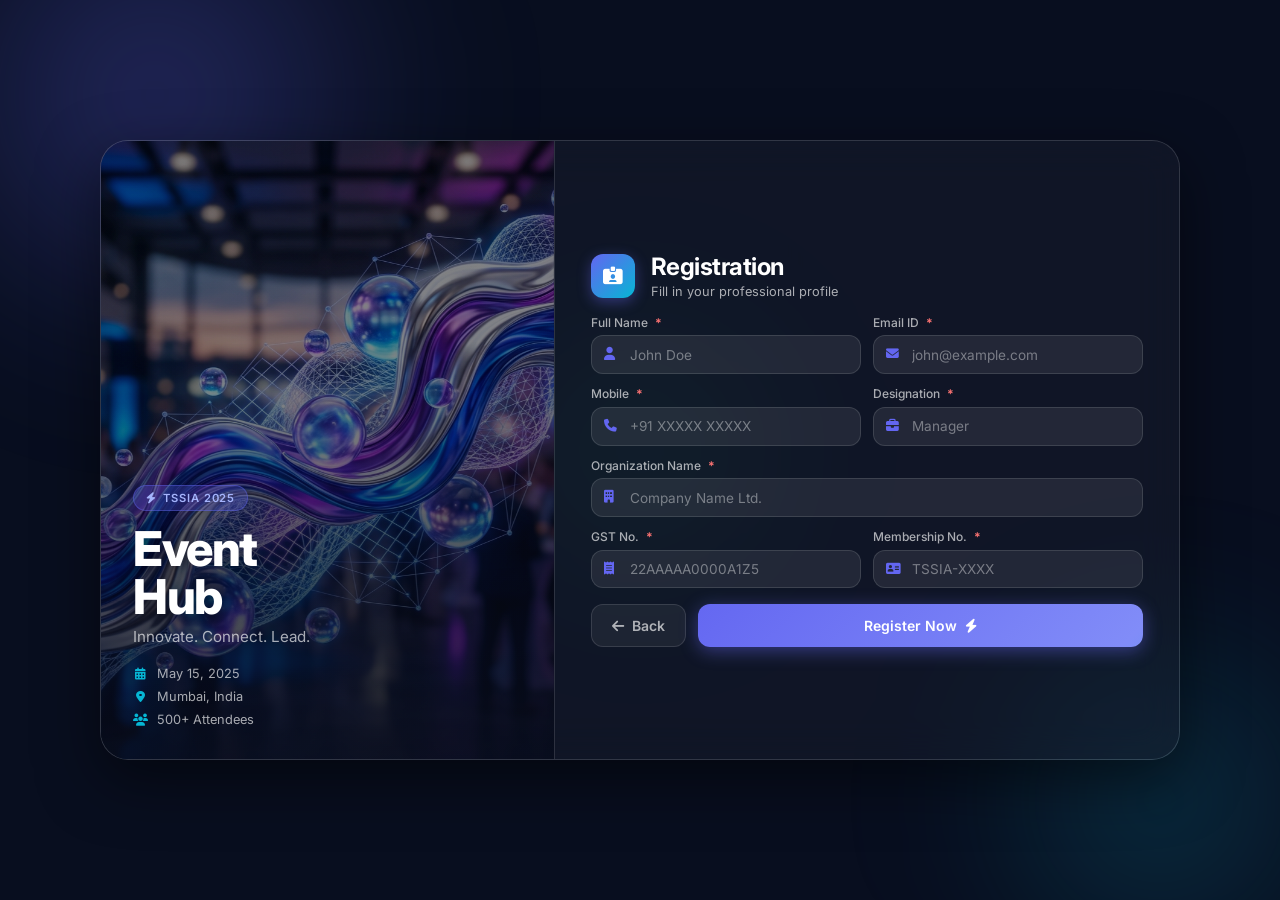
==== user/index.html @ e2aeca97 "reg" ====
<!DOCTYPE html>
<html lang="en">

<head>
    <meta charset="UTF-8">
    <meta name="viewport" content="width=device-width, initial-scale=1.0">
    <title>Register | TSSIA Event Hub</title>
    <meta name="description" content="Register for TSSIA Event Hub – Innovate, Connect, and Lead at our premier industry events.">
    <link rel="preconnect" href="https://fonts.googleapis.com">
    <link rel="preconnect" href="https://fonts.gstatic.com" crossorigin>
    <link href="https://fonts.googleapis.com/css2?family=Inter:wght@300;400;500;600;700;800&display=swap" rel="stylesheet">
    <link rel="stylesheet" href="https://cdnjs.cloudflare.com/ajax/libs/font-awesome/6.5.1/css/all.min.css">
    <link rel="stylesheet" href="style.css">
</head>

<body>

    <!-- Animated Background Orbs -->
    <div class="orb orb-1"></div>
    <div class="orb orb-2"></div>
    <div class="orb orb-3"></div>

    <!-- Main Page -->
    <div class="page-wrapper" id="formPage">
        <main class="split-container">

            <!-- Left: Branding Panel -->
            <section class="media-column">
                <div class="media-overlay"></div>
                <img src="bg.png" alt="TSSIA Event" class="media-img">
                <div class="media-content">
                    <div class="brand-badge">
                        <i class="fa-solid fa-bolt"></i>
                        <span>TSSIA 2025</span>
                    </div>
                    <h1 class="brand-title">Event<br>Hub</h1>
                    <p class="brand-subtitle">Innovate. Connect. Lead.</p>
                    <div class="event-meta">
                        <div class="event-meta-item">
                            <i class="fa-solid fa-calendar-days"></i>
                            <span>May 15, 2025</span>
                        </div>
                        <div class="event-meta-item">
                            <i class="fa-solid fa-location-dot"></i>
                            <span>Mumbai, India</span>
                        </div>
                        <div class="event-meta-item">
                            <i class="fa-solid fa-users"></i>
                            <span>500+ Attendees</span>
                        </div>
                    </div>
                </div>
            </section>

            <!-- Right: Form Panel -->
            <section class="form-column">
                <div class="form-inner">
                    <header class="form-header">
                        <div class="form-header-icon">
                            <i class="fa-solid fa-id-card-clip"></i>
                        </div>
                        <div>
                            <h2>Registration</h2>
                            <p>Fill in your professional profile</p>
                        </div>
                    </header>

                    <form class="glass-form" id="registrationForm" novalidate>

                        <div class="form-row">
                            <div class="input-group">
                                <label for="name">Full Name <span class="required-star">*</span></label>
                                <div class="input-wrapper">
                                    <i class="fa-solid fa-user"></i>
                                    <input type="text" id="name" name="name" placeholder="John Doe" required>
                                </div>
                            </div>
                            <div class="input-group">
                                <label for="email">Email ID <span class="required-star">*</span></label>
                                <div class="input-wrapper">
                                    <i class="fa-solid fa-envelope"></i>
                                    <input type="email" id="email" name="email" placeholder="john@example.com" required>
                                </div>
                            </div>
                        </div>

                        <div class="form-row">
                            <div class="input-group">
                                <label for="mobile">Mobile <span class="required-star">*</span></label>
                                <div class="input-wrapper">
                                    <i class="fa-solid fa-phone"></i>
                                    <input type="text" id="mobile" name="mobile" placeholder="+91 XXXXX XXXXX" required>
                                </div>
                            </div>
                            <div class="input-group">
                                <label for="designation">Designation <span class="required-star">*</span></label>
                                <div class="input-wrapper">
                                    <i class="fa-solid fa-briefcase"></i>
                                    <input type="text" id="designation" name="designation" placeholder="Manager" required>
                                </div>
                            </div>
                        </div>

                        <div class="input-group">
                            <label for="orgname">Organization Name <span class="required-star">*</span></label>
                            <div class="input-wrapper">
                                <i class="fa-solid fa-building"></i>
                                <input type="text" id="orgname" name="orgname" placeholder="Company Name Ltd." required>
                            </div>
                        </div>

                        <div class="form-row">
                            <div class="input-group">
                                <label for="gstno">GST No. <span class="required-star">*</span></label>
                                <div class="input-wrapper">
                                    <i class="fa-solid fa-receipt"></i>
                                    <input type="text" id="gstno" name="gstno" placeholder="22AAAAA0000A1Z5" required>
                                </div>
                            </div>
                            <div class="input-group">
                                <label for="tssiamemno">Membership No. <span class="required-star">*</span></label>
                                <div class="input-wrapper">
                                    <i class="fa-solid fa-address-card"></i>
                                    <input type="text" id="tssiamemno" name="tssiamemno" placeholder="TSSIA-XXXX" required>
                                </div>
                            </div>
                        </div>

                        <div class="form-buttons">
                            <button type="button" class="btn-back" id="backBtn">
                                <i class="fa-solid fa-arrow-left"></i> Back
                            </button>
                            <button type="submit" class="btn-register" id="submitBtn">
                                Register Now <i class="fa-solid fa-bolt"></i>
                            </button>
                        </div>

                    </form>
                </div>
            </section>

        </main>
    </div>

    <!-- Success Popup Overlay -->
    <div class="popup-overlay" id="successPopup" aria-hidden="true">
        <div class="popup-card" role="dialog" aria-labelledby="popupTitle" aria-modal="true">

            <!-- Processing State -->
            <div class="popup-state" id="stateProcessing">
                <div class="spinner-ring">
                    <div class="spinner"></div>
                    <div class="spinner-icon"><i class="fa-solid fa-bolt"></i></div>
                </div>
                <h3 class="popup-title">Registering You...</h3>
                <p class="popup-subtitle">Please wait while we secure your spot</p>
                <div class="progress-bar-wrap">
                    <div class="progress-bar" id="progressBar"></div>
                </div>
            </div>

            <!-- Success State -->
            <div class="popup-state hidden" id="stateSuccess">
                <div class="success-checkmark">
                    <svg viewBox="0 0 52 52" class="checkmark-svg">
                        <circle class="checkmark-circle" cx="26" cy="26" r="25" fill="none"/>
                        <path class="checkmark-check" fill="none" d="M14.1 27.2l7.1 7.2 16.7-16.8"/>
                    </svg>
                </div>

                <div class="popup-badge">Registration Confirmed</div>
                <h3 class="popup-title" id="popupTitle">You're In! 🎉</h3>
                <p class="popup-subtitle">Your registration is confirmed. A confirmation email is on its way.</p>

                <div class="event-detail-card">
                    <div class="event-detail-header">
                        <i class="fa-solid fa-calendar-check"></i>
                        <span>TSSIA Annual Industry Summit 2025</span>
                    </div>
                    <div class="event-detail-grid">
                        <div class="detail-item">
                            <i class="fa-regular fa-calendar"></i>
                            <div>
                                <span class="detail-label">Date</span>
                                <span class="detail-value">May 15, 2025</span>
                            </div>
                        </div>
                        <div class="detail-item">
                            <i class="fa-solid fa-clock"></i>
                            <div>
                                <span class="detail-label">Time</span>
                                <span class="detail-value">9:00 AM – 6:00 PM</span>
                            </div>
                        </div>
                        <div class="detail-item">
                            <i class="fa-solid fa-location-dot"></i>
                            <div>
                                <span class="detail-label">Venue</span>
                                <span class="detail-value">BKC Convention Ctr, Mumbai</span>
                            </div>
                        </div>
                        <div class="detail-item">
                            <i class="fa-solid fa-ticket"></i>
                            <div>
                                <span class="detail-label">Entry</span>
                                <span class="detail-value">Badge at Reception</span>
                            </div>
                        </div>
                    </div>
                </div>

                <div class="registrant-info">
                    <i class="fa-solid fa-circle-user"></i>
                    <div>
                        <span class="detail-label">Registered as</span>
                        <span class="detail-value" id="registrantName">—</span>
                    </div>
                </div>

                <div class="popup-highlights">
                    <div class="highlight-chip"><i class="fa-solid fa-wifi"></i> Networking Lounge</div>
                    <div class="highlight-chip"><i class="fa-solid fa-utensils"></i> Lunch Included</div>
                    <div class="highlight-chip"><i class="fa-solid fa-certificate"></i> Certificate</div>
                </div>

                <div class="popup-actions">
                    <button class="popup-btn-back" id="popupBackBtn">
                        <i class="fa-solid fa-arrow-left"></i> Back to Form
                    </button>
                </div>
            </div>

        </div>
    </div>

    <script>
        const form = document.getElementById('registrationForm');
        const popup = document.getElementById('successPopup');
        const stateProcessing = document.getElementById('stateProcessing');
        const stateSuccess = document.getElementById('stateSuccess');
        const progressBar = document.getElementById('progressBar');
        const registrantName = document.getElementById('registrantName');
        const popupBackBtn = document.getElementById('popupBackBtn');
        const backBtn = document.getElementById('backBtn');

        // Show popup with processing → success transition
        form.addEventListener('submit', function (e) {
            e.preventDefault();

            const name = document.getElementById('name').value.trim();
            const email = document.getElementById('email').value.trim();
            if (!name || !email) return;

            registrantName.textContent = name;

            // Show overlay
            popup.classList.add('active');
            popup.setAttribute('aria-hidden', 'false');
            stateProcessing.classList.remove('hidden');
            stateSuccess.classList.add('hidden');

            // Animate progress bar
            let progress = 0;
            const interval = setInterval(() => {
                progress += Math.random() * 18;
                if (progress >= 100) {
                    progress = 100;
                    clearInterval(interval);
                    progressBar.style.width = '100%';
                    setTimeout(showSuccess, 350);
                } else {
                    progressBar.style.width = progress + '%';
                }
            }, 160);
        });

        function showSuccess() {
            stateProcessing.classList.add('hidden');
            stateSuccess.classList.remove('hidden');
            stateSuccess.classList.add('fadein');
        }

        // Back button on popup → go back to form
        popupBackBtn.addEventListener('click', function () {
            popup.classList.remove('active');
            popup.setAttribute('aria-hidden', 'true');
            stateProcessing.classList.remove('hidden');
            stateSuccess.classList.add('hidden');
            stateSuccess.classList.remove('fadein');
            progressBar.style.width = '0%';
        });

        // Back button on form → browser history or custom action
        backBtn.addEventListener('click', function () {
            if (window.history.length > 1) {
                window.history.back();
            } else {
                window.location.href = '../index.html';
            }
        });

        // Close on overlay click
        popup.addEventListener('click', function (e) {
            if (e.target === popup) {
                popupBackBtn.click();
            }
        });
    </script>

</body>

</html>
---- user/style.css ----
/* ===== Design Tokens ===== */
:root {
    --primary: #6366f1;
    --primary-hover: #4f46e5;
    --accent: #06b6d4;
    --success: #10b981;
    --text-white: #ffffff;
    --text-muted: rgba(255, 255, 255, 0.65);
    --text-dim: rgba(255, 255, 255, 0.4);
    --glass-bg: rgba(255, 255, 255, 0.06);
    --glass-border: rgba(255, 255, 255, 0.12);
    --glass-input: rgba(255, 255, 255, 0.08);
    --glass-shadow: 0 20px 60px rgba(0, 0, 0, 0.5);
    --blur: 20px;
    --radius-xl: 1.75rem;
    --radius-lg: 1.25rem;
    --radius-md: 0.75rem;
    --radius-sm: 0.5rem;
}

/* ===== Reset ===== */
*, *::before, *::after {
    margin: 0;
    padding: 0;
    box-sizing: border-box;
}

html, body {
    height: 100%;
    overflow: hidden;
}

body {
    font-family: 'Inter', system-ui, -apple-system, sans-serif;
    background: #080e1f;
    color: var(--text-white);
    position: relative;
}

/* ===== Animated Background Orbs ===== */
.orb {
    position: fixed;
    border-radius: 50%;
    filter: blur(80px);
    pointer-events: none;
    z-index: 0;
    animation: orbFloat 12s ease-in-out infinite;
}

.orb-1 {
    width: 550px;
    height: 550px;
    background: radial-gradient(circle, rgba(99, 102, 241, 0.35), transparent 70%);
    top: -180px;
    left: -120px;
    animation-delay: 0s;
}

.orb-2 {
    width: 400px;
    height: 400px;
    background: radial-gradient(circle, rgba(6, 182, 212, 0.25), transparent 70%);
    bottom: -100px;
    right: -80px;
    animation-delay: -4s;
}

.orb-3 {
    width: 300px;
    height: 300px;
    background: radial-gradient(circle, rgba(16, 185, 129, 0.2), transparent 70%);
    top: 50%;
    left: 50%;
    transform: translate(-50%, -50%);
    animation-delay: -8s;
}

@keyframes orbFloat {
    0%, 100% { transform: translate(0, 0) scale(1); }
    33%       { transform: translate(30px, -40px) scale(1.05); }
    66%       { transform: translate(-25px, 30px) scale(0.97); }
}

/* ===== Page Wrapper ===== */
.page-wrapper {
    position: relative;
    z-index: 1;
    display: flex;
    align-items: center;
    justify-content: center;
    width: 100vw;
    height: 100vh;
    padding: 1rem;
}

/* ===== Split Layout ===== */
.split-container {
    display: flex;
    width: 100%;
    max-width: 1080px;
    height: min(620px, calc(100vh - 2rem));
    background: var(--glass-bg);
    backdrop-filter: blur(var(--blur));
    -webkit-backdrop-filter: blur(var(--blur));
    border: 1px solid var(--glass-border);
    border-radius: var(--radius-xl);
    box-shadow: var(--glass-shadow);
    overflow: hidden;
    animation: slideUp 0.7s cubic-bezier(0.22, 1, 0.36, 1) both;
}

/* ===== Left Media Panel ===== */
.media-column {
    flex: 0 0 42%;
    position: relative;
    overflow: hidden;
    display: flex;
    align-items: flex-end;
}

.media-img {
    position: absolute;
    inset: 0;
    width: 100%;
    height: 100%;
    object-fit: cover;
    object-position: center center;
    filter: brightness(0.6) saturate(1.2);
    transition: transform 0.8s cubic-bezier(0.4, 0, 0.2, 1);
    will-change: transform;
    display: block;
    max-width: 100%;
}

.media-column:hover .media-img {
    transform: scale(1.06);
}

.media-overlay {
    position: absolute;
    inset: 0;
    background: linear-gradient(
        175deg,
        rgba(8, 14, 31, 0.2) 0%,
        rgba(8, 14, 31, 0.15) 40%,
        rgba(8, 14, 31, 0.85) 100%
    );
    z-index: 1;
}

.media-content {
    position: relative;
    z-index: 2;
    padding: 2rem;
    width: 100%;
}

.brand-badge {
    display: inline-flex;
    align-items: center;
    gap: 0.4rem;
    background: rgba(99, 102, 241, 0.25);
    border: 1px solid rgba(99, 102, 241, 0.4);
    color: #a5b4fc;
    font-size: 0.7rem;
    font-weight: 600;
    letter-spacing: 0.08em;
    text-transform: uppercase;
    padding: 0.3rem 0.75rem;
    border-radius: 999px;
    margin-bottom: 0.85rem;
}

.brand-title {
    font-size: 3rem;
    font-weight: 800;
    line-height: 1.0;
    letter-spacing: -0.03em;
    margin-bottom: 0.4rem;
    text-shadow: 0 4px 20px rgba(0,0,0,0.4);
}

.brand-subtitle {
    font-size: 0.95rem;
    color: var(--text-muted);
    margin-bottom: 1.25rem;
    font-weight: 400;
}

.event-meta {
    display: flex;
    flex-direction: column;
    gap: 0.5rem;
}

.event-meta-item {
    display: flex;
    align-items: center;
    gap: 0.6rem;
    font-size: 0.8rem;
    color: var(--text-muted);
}

.event-meta-item i {
    color: var(--accent);
    font-size: 0.75rem;
    width: 14px;
    text-align: center;
}

/* ===== Right Form Panel ===== */
.form-column {
    flex: 1;
    display: flex;
    align-items: center;
    justify-content: center;
    overflow: hidden;
    background: rgba(8, 14, 31, 0.4);
    border-left: 1px solid var(--glass-border);
}

.form-inner {
    width: 100%;
    padding: 2rem 2.25rem;
    display: flex;
    flex-direction: column;
    gap: 1rem;
}

/* ===== Form Header ===== */
.form-header {
    display: flex;
    align-items: center;
    gap: 1rem;
}

.form-header-icon {
    width: 44px;
    height: 44px;
    border-radius: var(--radius-md);
    background: linear-gradient(135deg, var(--primary), var(--accent));
    display: flex;
    align-items: center;
    justify-content: center;
    font-size: 1.1rem;
    flex-shrink: 0;
    box-shadow: 0 4px 14px rgba(99, 102, 241, 0.4);
}

.form-header h2 {
    font-size: 1.5rem;
    font-weight: 700;
    letter-spacing: -0.02em;
    line-height: 1.2;
}

.form-header p {
    font-size: 0.8rem;
    color: var(--text-muted);
    margin-top: 0.15rem;
}

/* ===== Form Layout ===== */
.glass-form {
    display: flex;
    flex-direction: column;
    gap: 0.75rem;
}

.form-row {
    display: grid;
    grid-template-columns: 1fr 1fr;
    gap: 0.75rem;
}

.input-group {
    display: flex;
    flex-direction: column;
    gap: 0.35rem;
}

.input-group label {
    font-size: 0.75rem;
    font-weight: 500;
    color: var(--text-muted);
    display: flex;
    align-items: center;
    gap: 0.4rem;
}

.required-star {
    color: #f87171;
    font-size: 0.75rem;
    font-weight: 700;
    margin-left: 1px;
}

.input-wrapper {
    position: relative;
    display: flex;
    align-items: center;
}

.input-wrapper i {
    position: absolute;
    left: 0.85rem;
    color: var(--primary);
    font-size: 0.8rem;
    pointer-events: none;
    transition: color 0.2s;
}

.input-wrapper input {
    width: 100%;
    padding: 0.65rem 0.85rem 0.65rem 2.4rem;
    background: var(--glass-input);
    border: 1px solid var(--glass-border);
    border-radius: var(--radius-md);
    color: var(--text-white);
    font-size: 0.85rem;
    font-family: inherit;
    transition: all 0.25s ease;
}

.input-wrapper input::placeholder {
    color: var(--text-dim);
}

.input-wrapper input:focus {
    outline: none;
    background: rgba(255, 255, 255, 0.12);
    border-color: var(--primary);
    box-shadow: 0 0 0 3px rgba(99, 102, 241, 0.15);
}

.input-wrapper input:focus ~ i,
.input-wrapper:focus-within i {
    color: #a5b4fc;
}

/* ===== Form Buttons ===== */
.form-buttons {
    display: flex;
    gap: 0.75rem;
    margin-top: 0.25rem;
}

.btn-back,
.btn-register {
    flex: 1;
    padding: 0.75rem 1rem;
    border-radius: var(--radius-md);
    font-size: 0.875rem;
    font-weight: 600;
    font-family: inherit;
    cursor: pointer;
    display: flex;
    align-items: center;
    justify-content: center;
    gap: 0.5rem;
    transition: all 0.25s cubic-bezier(0.4, 0, 0.2, 1);
    border: none;
}

.btn-back {
    background: rgba(255, 255, 255, 0.06);
    color: var(--text-muted);
    border: 1px solid var(--glass-border);
    flex: 0 0 auto;
    padding: 0.75rem 1.25rem;
}

.btn-back:hover {
    background: rgba(255, 255, 255, 0.1);
    color: var(--text-white);
    border-color: rgba(255, 255, 255, 0.3);
}

.btn-register {
    background: linear-gradient(135deg, var(--primary) 0%, #818cf8 50%, var(--accent) 100%);
    background-size: 200% 200%;
    background-position: left;
    color: white;
    box-shadow: 0 4px 18px rgba(99, 102, 241, 0.45);
}

.btn-register:hover {
    background-position: right;
    transform: translateY(-1px);
    box-shadow: 0 8px 28px rgba(99, 102, 241, 0.6);
}

.btn-register:active {
    transform: translateY(0);
}

/* ===== SUCCESS POPUP ===== */
.popup-overlay {
    position: fixed;
    inset: 0;
    z-index: 999;
    display: flex;
    align-items: center;
    justify-content: center;
    padding: 1rem;
    background: rgba(8, 14, 31, 0.7);
    backdrop-filter: blur(10px);
    -webkit-backdrop-filter: blur(10px);
    opacity: 0;
    pointer-events: none;
    transition: opacity 0.35s ease;
}

.popup-overlay.active {
    opacity: 1;
    pointer-events: all;
}

.popup-card {
    background: linear-gradient(145deg, rgba(15, 23, 50, 0.98) 0%, rgba(8, 14, 31, 0.98) 100%);
    border: 1px solid rgba(99, 102, 241, 0.25);
    border-radius: var(--radius-xl);
    padding: 2.5rem 2rem;
    max-width: 480px;
    width: 100%;
    max-height: calc(100vh - 2rem);
    overflow-y: auto;
    box-shadow: 0 30px 80px rgba(0, 0, 0, 0.6), 0 0 0 1px rgba(99,102,241,0.15);
    transform: scale(0.92) translateY(20px);
    transition: transform 0.4s cubic-bezier(0.34, 1.56, 0.64, 1);
    position: relative;
    text-align: center;
    scrollbar-width: none;
}
.popup-card::-webkit-scrollbar { display: none; }

.popup-overlay.active .popup-card {
    transform: scale(1) translateY(0);
}

/* ===== Processing State ===== */
.popup-state { display: flex; flex-direction: column; align-items: center; gap: 1rem; }
.popup-state.hidden { display: none; }

.spinner-ring {
    position: relative;
    width: 80px;
    height: 80px;
    display: flex;
    align-items: center;
    justify-content: center;
}

.spinner {
    position: absolute;
    inset: 0;
    border: 3px solid rgba(99, 102, 241, 0.15);
    border-top-color: var(--primary);
    border-right-color: var(--accent);
    border-radius: 50%;
    animation: spin 1s linear infinite;
}

.spinner-icon {
    width: 48px;
    height: 48px;
    background: linear-gradient(135deg, var(--primary), var(--accent));
    border-radius: 50%;
    display: flex;
    align-items: center;
    justify-content: center;
    font-size: 1.2rem;
    box-shadow: 0 0 20px rgba(99,102,241,0.4);
    animation: pulseBeat 1.5s ease-in-out infinite;
}

@keyframes spin {
    to { transform: rotate(360deg); }
}

@keyframes pulseBeat {
    0%, 100% { transform: scale(1); box-shadow: 0 0 20px rgba(99,102,241,0.4); }
    50%       { transform: scale(1.08); box-shadow: 0 0 35px rgba(99,102,241,0.7); }
}

.progress-bar-wrap {
    width: 100%;
    height: 5px;
    background: rgba(255,255,255,0.08);
    border-radius: 999px;
    overflow: hidden;
    margin-top: 0.5rem;
}

.progress-bar {
    height: 100%;
    width: 0%;
    background: linear-gradient(90deg, var(--primary), var(--accent));
    border-radius: 999px;
    transition: width 0.2s linear;
    box-shadow: 0 0 8px rgba(99,102,241,0.5);
}

/* ===== Success State ===== */
.fadein {
    animation: fadeSlideUp 0.5s cubic-bezier(0.22, 1, 0.36, 1) both;
}

@keyframes fadeSlideUp {
    from { opacity: 0; transform: translateY(16px); }
    to   { opacity: 1; transform: translateY(0); }
}

/* SVG Checkmark */
.success-checkmark {
    width: 72px;
    height: 72px;
    margin: 0 auto 0.25rem;
}

.checkmark-svg { width: 100%; height: 100%; }

.checkmark-circle {
    stroke: var(--success);
    stroke-width: 2;
    stroke-dasharray: 166;
    stroke-dashoffset: 166;
    animation: strokeCircle 0.7s cubic-bezier(0.65, 0, 0.45, 1) 0.1s forwards;
}

.checkmark-check {
    stroke: var(--success);
    stroke-width: 2.5;
    stroke-linecap: round;
    stroke-linejoin: round;
    stroke-dasharray: 48;
    stroke-dashoffset: 48;
    animation: strokeCheck 0.4s cubic-bezier(0.65, 0, 0.45, 1) 0.7s forwards;
}

@keyframes strokeCircle {
    to { stroke-dashoffset: 0; }
}
@keyframes strokeCheck {
    to { stroke-dashoffset: 0; }
}

.popup-badge {
    display: inline-flex;
    align-items: center;
    gap: 0.4rem;
    background: rgba(16, 185, 129, 0.12);
    border: 1px solid rgba(16, 185, 129, 0.3);
    color: #6ee7b7;
    font-size: 0.7rem;
    font-weight: 600;
    letter-spacing: 0.07em;
    text-transform: uppercase;
    padding: 0.3rem 0.85rem;
    border-radius: 999px;
}

.popup-title {
    font-size: 1.6rem;
    font-weight: 800;
    letter-spacing: -0.02em;
    margin-bottom: 0.2rem;
}

.popup-subtitle {
    font-size: 0.83rem;
    color: var(--text-muted);
    line-height: 1.5;
}

/* Event Detail Card */
.event-detail-card {
    background: rgba(99, 102, 241, 0.07);
    border: 1px solid rgba(99, 102, 241, 0.2);
    border-radius: var(--radius-lg);
    padding: 1.1rem;
    text-align: left;
    width: 100%;
}

.event-detail-header {
    display: flex;
    align-items: center;
    gap: 0.75rem;
    font-size: 0.85rem;
    font-weight: 600;
    color: #a5b4fc;
    padding-bottom: 0.85rem;
    border-bottom: 1px solid rgba(99,102,241,0.15);
    margin-bottom: 0.85rem;
}

.event-detail-header i {
    color: var(--primary);
    font-size: 1rem;
}

.event-detail-grid {
    display: grid;
    grid-template-columns: 1fr 1fr;
    gap: 0.75rem;
}

.detail-item {
    display: flex;
    align-items: flex-start;
    gap: 0.6rem;
}

.detail-item > i {
    color: var(--accent);
    font-size: 0.8rem;
    margin-top: 0.25rem;
    width: 14px;
    text-align: center;
    flex-shrink: 0;
}

.detail-item div {
    display: flex;
    flex-direction: column;
}

.detail-label {
    font-size: 0.65rem;
    font-weight: 500;
    color: var(--text-dim);
    text-transform: uppercase;
    letter-spacing: 0.06em;
}

.detail-value {
    font-size: 0.8rem;
    font-weight: 500;
    color: var(--text-white);
}

/* Registrant Info */
.registrant-info {
    display: flex;
    align-items: center;
    gap: 0.75rem;
    background: rgba(255,255,255,0.04);
    border: 1px solid rgba(255,255,255,0.08);
    border-radius: var(--radius-md);
    padding: 0.75rem 1rem;
    text-align: left;
    width: 100%;
}

.registrant-info > i {
    font-size: 1.5rem;
    color: var(--primary);
    flex-shrink: 0;
}

.registrant-info div {
    display: flex;
    flex-direction: column;
}

/* Highlights */
.popup-highlights {
    display: flex;
    flex-wrap: wrap;
    gap: 0.5rem;
    justify-content: center;
    width: 100%;
}

.highlight-chip {
    display: inline-flex;
    align-items: center;
    gap: 0.4rem;
    background: rgba(6, 182, 212, 0.1);
    border: 1px solid rgba(6, 182, 212, 0.2);
    color: #67e8f9;
    font-size: 0.72rem;
    font-weight: 500;
    padding: 0.35rem 0.75rem;
    border-radius: 999px;
}

.highlight-chip i {
    font-size: 0.65rem;
}

/* Popup Actions */
.popup-actions {
    display: flex;
    gap: 0.75rem;
    width: 100%;
    justify-content: center;
}

.popup-btn-back,
.popup-btn-primary {
    flex: 1;
    padding: 0.75rem 1rem;
    border-radius: var(--radius-md);
    font-size: 0.85rem;
    font-weight: 600;
    font-family: inherit;
    cursor: pointer;
    display: flex;
    align-items: center;
    justify-content: center;
    gap: 0.5rem;
    transition: all 0.25s ease;
    border: none;
}

.popup-btn-back {
    background: rgba(255,255,255,0.06);
    color: var(--text-muted);
    border: 1px solid var(--glass-border);
    min-width: 160px;
}

.popup-btn-back:hover {
    background: rgba(255,255,255,0.1);
    color: var(--text-white);
    border-color: rgba(255,255,255,0.25);
}

/* ===== Shared Animations ===== */
@keyframes slideUp {
    from { opacity: 0; transform: translateY(30px) scale(0.97); }
    to   { opacity: 1; transform: translateY(0) scale(1); }
}

/* ===== Responsive: Tablet ===== */
@media (max-width: 900px) {
    html, body { overflow: auto; }

    .page-wrapper { height: auto; min-height: 100vh; padding: 1.25rem; }

    .split-container {
        flex-direction: column;
        max-width: 520px;
        height: auto;
        margin: 0 auto;
    }

    .media-column {
        flex: 0 0 auto;
        height: 220px;
    }

    .brand-title { font-size: 2.2rem; }
    .media-content { padding: 1.5rem; }

    .form-column { border-left: none; border-top: 1px solid var(--glass-border); }

    .popup-card { padding: 2rem 1.5rem; }
}

/* ===== Responsive: Mobile ===== */
@media (max-width: 540px) {
    .page-wrapper { padding: 0; }

    .split-container {
        border-radius: 1rem;
        max-width: 100%;
    }

    .media-column { height: 180px; }

    .brand-title { font-size: 1.8rem; }

    .form-inner { padding: 1.5rem 1.25rem; }

    .form-row {
        grid-template-columns: 1fr;
    }

    .form-buttons {
        flex-direction: column-reverse;
    }

    .btn-back { width: 100%; }

    /* Popup */
    .popup-card { padding: 1.5rem 1.1rem; border-radius: var(--radius-lg); }

    .event-detail-grid { grid-template-columns: 1fr; }

    .popup-title { font-size: 1.35rem; }

    .popup-actions { flex-direction: column-reverse; }
}
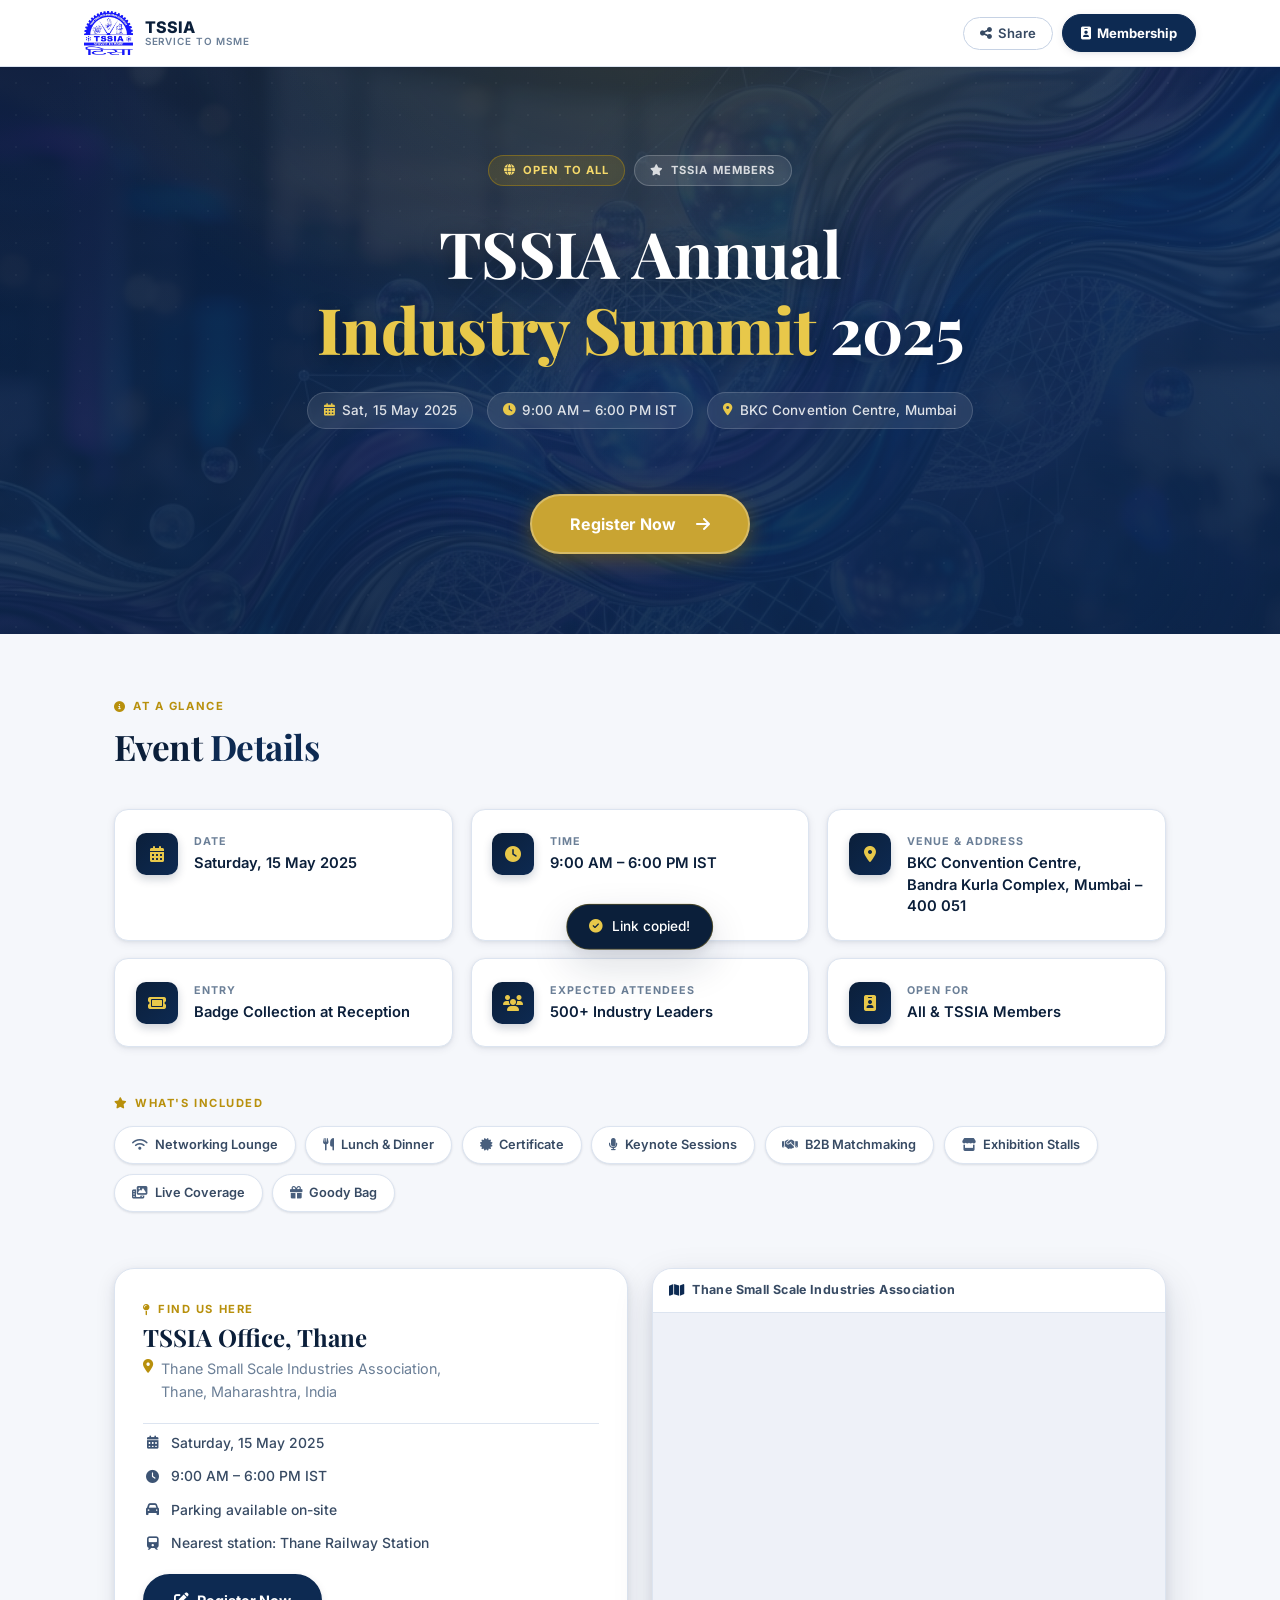
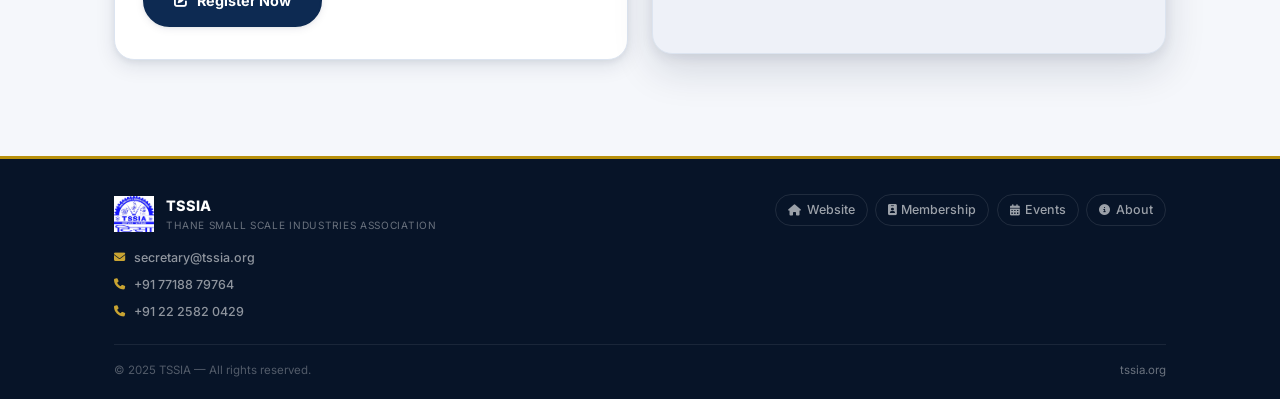
==== commit d271f2aa: "event landing page" ====
--- a/user/index.html
+++ b/user/index.html
@@ -1,312 +1,1368 @@
 <!DOCTYPE html>
 <html lang="en">
-
 <head>
     <meta charset="UTF-8">
     <meta name="viewport" content="width=device-width, initial-scale=1.0">
-    <title>Register | TSSIA Event Hub</title>
-    <meta name="description" content="Register for TSSIA Event Hub – Innovate, Connect, and Lead at our premier industry events.">
+    <title>TSSIA Annual Industry Summit 2025 | Event Landing Page</title>
+    <meta name="description" content="Join TSSIA's premier Annual Industry Summit 2025. Network, innovate, and lead with Thane's top MSME leaders. Register now.">
     <link rel="preconnect" href="https://fonts.googleapis.com">
     <link rel="preconnect" href="https://fonts.gstatic.com" crossorigin>
-    <link href="https://fonts.googleapis.com/css2?family=Inter:wght@300;400;500;600;700;800&display=swap" rel="stylesheet">
+    <link href="https://fonts.googleapis.com/css2?family=Playfair+Display:wght@600;700;800&family=Inter:wght@400;500;600;700;800&family=Lato:wght@400;700&display=swap" rel="stylesheet">
     <link rel="stylesheet" href="https://cdnjs.cloudflare.com/ajax/libs/font-awesome/6.5.1/css/all.min.css">
-    <link rel="stylesheet" href="style.css">
+    <style>
+        /* ═══════════════════════════════════════
+           DESIGN TOKENS — Light / Contrast Theme
+        ═══════════════════════════════════════ */
+        :root {
+            /* Brand palette */
+            --navy:        #0b1f3a;
+            --navy-mid:    #0d2a52;
+            --navy-dark:   #071428;
+            --gold:        #b8900c;
+            --gold-rich:   #c9a432;
+            --gold-light:  #e8c84a;
+            --gold-pale:   #f7f0d9;
+            --gold-dim:    rgba(184,144,12,0.12);
+            --gold-border: rgba(184,144,12,0.35);
+
+            /* Light surface palette */
+            --bg:          #f5f7fb;
+            --bg-alt:      #eef1f8;
+            --surface:     #ffffff;
+            --surface-2:   #fafbfd;
+
+            /* Typography */
+            --text-primary:  #0b1f3a;
+            --text-secondary:#374a63;
+            --text-muted:    #6b7f97;
+            --text-light:    #9aabb8;
+
+            /* Border */
+            --border:      #dce4f0;
+            --border-dark: #c6d2e4;
+
+            /* Shadow system — crisp, layered */
+            --shadow-xs: 0 1px 3px rgba(11,31,58,0.07), 0 1px 2px rgba(11,31,58,0.05);
+            --shadow-sm: 0 2px 8px rgba(11,31,58,0.08), 0 1px 3px rgba(11,31,58,0.06);
+            --shadow-md: 0 6px 20px rgba(11,31,58,0.10), 0 2px 6px rgba(11,31,58,0.07);
+            --shadow-lg: 0 16px 40px rgba(11,31,58,0.14), 0 4px 12px rgba(11,31,58,0.08);
+            --shadow-xl: 0 24px 60px rgba(11,31,58,0.18), 0 8px 20px rgba(11,31,58,0.10);
+
+            /* Shape */
+            --r-sm:  8px;
+            --r-md:  14px;
+            --r-lg:  20px;
+            --r-xl:  28px;
+
+            --transition: all 0.22s cubic-bezier(0.4, 0, 0.2, 1);
+        }
+
+        /* ═══════════ RESET ═══════════ */
+        *, *::before, *::after { margin: 0; padding: 0; box-sizing: border-box; }
+        html { scroll-behavior: smooth; font-size: 16px; }
+        body {
+            font-family: 'Inter', 'Lato', system-ui, sans-serif;
+            background: var(--bg);
+            color: var(--text-primary);
+            line-height: 1.6;
+            -webkit-font-smoothing: antialiased;
+            -moz-osx-font-smoothing: grayscale;
+        }
+        img { max-width: 100%; display: block; }
+        a { text-decoration: none; color: inherit; }
+
+        /* ═══════════ TOAST ═══════════ */
+        .toast {
+            position: fixed;
+            bottom: 1.5rem;
+            left: 50%;
+            transform: translateX(-50%) translateY(160%);
+            background: var(--navy);
+            color: #fff;
+            padding: 0.7rem 1.4rem;
+            border-radius: 50px;
+            font-size: 0.85rem;
+            font-weight: 500;
+            z-index: 9999;
+            transition: transform 0.38s cubic-bezier(0.16, 1, 0.3, 1);
+            box-shadow: var(--shadow-lg);
+            display: flex;
+            align-items: center;
+            gap: 0.55rem;
+            border: 1px solid var(--gold-border);
+            white-space: nowrap;
+            pointer-events: none;
+        }
+        .toast i { color: var(--gold-light); font-size: 0.85rem; }
+        .toast.show { transform: translateX(-50%) translateY(0); }
+
+        /* ═══════════ HEADER ═══════════ */
+        header {
+            background: rgba(255, 255, 255, 0.97);
+            backdrop-filter: blur(12px);
+            -webkit-backdrop-filter: blur(12px);
+            border-bottom: 1px solid var(--border);
+            position: sticky;
+            top: 0;
+            z-index: 300;
+            box-shadow: var(--shadow-xs);
+        }
+        .header-inner {
+            max-width: 1160px;
+            margin: 0 auto;
+            padding: 0.7rem 1.5rem;
+            display: flex;
+            align-items: center;
+            justify-content: space-between;
+            gap: 1rem;
+        }
+        .logo-group {
+            display: flex;
+            align-items: center;
+            gap: 0.7rem;
+            flex-shrink: 0;
+        }
+        .logo-group img {
+            height: 44px;
+            width: auto;
+            object-fit: contain;
+        }
+        .logo-fallback {
+            width: 44px;
+            height: 44px;
+            background: var(--navy-mid);
+            border-radius: var(--r-sm);
+            display: flex;
+            align-items: center;
+            justify-content: center;
+        }
+        .logo-fallback span {
+            color: var(--gold-light);
+            font-weight: 800;
+            font-size: 0.65rem;
+            letter-spacing: 0.06em;
+        }
+        .org-name {
+            font-size: 1rem;
+            font-weight: 800;
+            color: var(--navy);
+            letter-spacing: 0.01em;
+            line-height: 1.15;
+        }
+        .org-tagline {
+            font-size: 0.62rem;
+            color: var(--text-muted);
+            text-transform: uppercase;
+            letter-spacing: 0.09em;
+            font-weight: 600;
+            line-height: 1.2;
+        }
+
+        /* Desktop nav actions */
+        .header-actions {
+            display: flex;
+            align-items: center;
+            gap: 0.6rem;
+        }
+        .btn-share {
+            background: transparent;
+            border: 1.5px solid var(--border-dark);
+            color: var(--text-secondary);
+            padding: 0.48rem 1rem;
+            border-radius: 50px;
+            font-size: 0.82rem;
+            font-weight: 600;
+            cursor: pointer;
+            transition: var(--transition);
+            display: flex;
+            align-items: center;
+            gap: 0.4rem;
+            font-family: inherit;
+            white-space: nowrap;
+        }
+        .btn-share:hover {
+            border-color: var(--navy-mid);
+            color: var(--navy-mid);
+            background: var(--bg-alt);
+            box-shadow: var(--shadow-xs);
+        }
+        .btn-member {
+            background: var(--navy-mid);
+            color: #fff;
+            padding: 0.48rem 1.1rem;
+            border-radius: 50px;
+            font-size: 0.82rem;
+            font-weight: 700;
+            display: flex;
+            align-items: center;
+            gap: 0.4rem;
+            transition: var(--transition);
+            border: 1.5px solid var(--navy-mid);
+            white-space: nowrap;
+            box-shadow: var(--shadow-sm);
+        }
+        .btn-member:hover {
+            background: var(--navy-dark);
+            border-color: var(--navy-dark);
+            box-shadow: var(--shadow-md);
+            transform: translateY(-1px);
+        }
+
+        /* ── Hamburger button (mobile only) ── */
+        .hamburger {
+            display: none;
+            flex-direction: column;
+            justify-content: center;
+            align-items: center;
+            width: 38px;
+            height: 38px;
+            border: 1.5px solid var(--border-dark);
+            border-radius: var(--r-sm);
+            background: transparent;
+            cursor: pointer;
+            gap: 5px;
+            transition: var(--transition);
+            flex-shrink: 0;
+        }
+        .hamburger:hover { background: var(--bg-alt); border-color: var(--navy-mid); }
+        .hamburger span {
+            display: block;
+            width: 18px;
+            height: 2px;
+            background: var(--navy);
+            border-radius: 2px;
+            transition: all 0.28s cubic-bezier(0.4, 0, 0.2, 1);
+            transform-origin: center;
+        }
+        /* Animated X state */
+        .hamburger.open span:nth-child(1) { transform: translateY(7px) rotate(45deg); }
+        .hamburger.open span:nth-child(2) { opacity: 0; transform: scaleX(0); }
+        .hamburger.open span:nth-child(3) { transform: translateY(-7px) rotate(-45deg); }
+
+        /* ── Mobile dropdown nav — DARK NAVY THEME ── */
+        .mobile-nav {
+            display: none; /* block on mobile via media query */
+            position: absolute;
+            top: 100%;
+            left: 0;
+            right: 0;
+            background: var(--navy-dark);
+            border-bottom: 2px solid var(--gold-border);
+            box-shadow: 0 12px 40px rgba(7,20,40,0.45), 0 4px 12px rgba(7,20,40,0.25);
+            padding: 0;
+            max-height: 0;
+            overflow: hidden;
+            transition: max-height 0.38s cubic-bezier(0.4, 0, 0.2, 1),
+                        padding  0.3s ease,
+                        opacity  0.28s ease;
+            opacity: 0;
+            z-index: 299;
+        }
+        .mobile-nav.open {
+            max-height: 380px;
+            padding: 0.85rem 1.1rem 1.2rem;
+            opacity: 1;
+        }
+        /* Thin gold accent line under header on open */
+        .mobile-nav::before {
+            content: '';
+            display: block;
+            height: 1px;
+            background: linear-gradient(90deg, transparent, var(--gold-border), transparent);
+            margin-bottom: 0.7rem;
+        }
+        .mobile-nav-links {
+            display: flex;
+            flex-direction: column;
+            gap: 0.3rem;
+        }
+        .mobile-nav-links a,
+        .mobile-nav-links button {
+            display: flex;
+            align-items: center;
+            gap: 0.7rem;
+            padding: 0.72rem 0.9rem;
+            border-radius: var(--r-sm);
+            font-size: 0.88rem;
+            font-weight: 600;
+            color: rgba(255, 255, 255, 0.72);
+            background: transparent;
+            border: none;
+            cursor: pointer;
+            font-family: inherit;
+            transition: var(--transition);
+            text-decoration: none;
+            width: 100%;
+            text-align: left;
+            letter-spacing: 0.01em;
+        }
+        .mobile-nav-links a:hover,
+        .mobile-nav-links button:hover {
+            background: rgba(255, 255, 255, 0.07);
+            color: #fff;
+        }
+        .mobile-nav-links a:active,
+        .mobile-nav-links button:active {
+            background: rgba(255, 255, 255, 0.12);
+        }
+        .mobile-nav-links a i,
+        .mobile-nav-links button i {
+            width: 20px;
+            text-align: center;
+            color: var(--gold-rich);
+            font-size: 0.85rem;
+            flex-shrink: 0;
+        }
+        /* Become a Member — special card */
+        .mobile-nav-member {
+            background: rgba(184,144,12,0.10) !important;
+            border: 1.5px solid var(--gold-border) !important;
+            color: var(--gold-light) !important;
+            border-radius: var(--r-sm) !important;
+            margin-bottom: 0.1rem;
+        }
+        .mobile-nav-member:hover {
+            background: rgba(184,144,12,0.18) !important;
+            color: #fff !important;
+        }
+        .mobile-nav-member i { color: var(--gold-light) !important; }
+        .mobile-nav-divider {
+            height: 1px;
+            background: rgba(255,255,255,0.08);
+            margin: 0.4rem 0;
+        }
+        /* Register button */
+        .mobile-nav-register {
+            display: flex !important;
+            align-items: center !important;
+            justify-content: center !important;
+            gap: 0.6rem !important;
+            margin-top: 0.35rem !important;
+            background: var(--gold-rich) !important;
+            color: var(--navy-dark) !important;
+            border-radius: 50px !important;
+            padding: 0.85rem 1.25rem !important;
+            font-weight: 800 !important;
+            font-size: 0.92rem !important;
+            box-shadow: 0 4px 16px rgba(184,144,12,0.35);
+            border: none !important;
+            letter-spacing: 0.01em !important;
+        }
+        .mobile-nav-register:hover {
+            background: var(--gold-light) !important;
+            color: var(--navy-dark) !important;
+        }
+        .mobile-nav-register i { color: var(--navy-dark) !important; font-size: 0.88rem; }
+
+        /* ═══════════ HERO — Background Image ═══════════ */
+        .hero {
+            position: relative;
+            overflow: hidden;
+            padding: 5.5rem 1.5rem 5rem;
+            text-align: center;
+            /* Background: CSS gradient over a pattern — works without an image file */
+            background:
+                linear-gradient(
+                    165deg,
+                    rgba(11, 27, 58, 0.92) 0%,
+                    rgba(13, 42, 82, 0.88) 45%,
+                    rgba(11, 27, 58, 0.94) 100%
+                ),
+                url('bg.png') no-repeat center center / cover;
+            background-attachment: fixed;
+        }
+        /* Fallback geometric bg if no image */
+        .hero::before {
+            content: '';
+            position: absolute;
+            inset: 0;
+            background:
+                radial-gradient(ellipse 70% 90% at 50% -5%, rgba(184,144,12,0.18) 0%, transparent 65%),
+                radial-gradient(circle at 85% 85%, rgba(13,42,82,0.6) 0%, transparent 55%),
+                radial-gradient(circle at 15% 90%, rgba(11,31,58,0.45) 0%, transparent 45%);
+            pointer-events: none;
+            z-index: 1;
+        }
+        .hero::after {
+            content: '';
+            position: absolute;
+            inset: 0;
+            background-image:
+                radial-gradient(circle, rgba(255,255,255,0.04) 1px, transparent 1px);
+            background-size: 32px 32px;
+            pointer-events: none;
+            z-index: 1;
+        }
+        .hero-content {
+            max-width: 820px;
+            margin: 0 auto;
+            position: relative;
+            z-index: 5;
+        }
+
+        /* Tags */
+        .event-tags {
+            display: flex;
+            justify-content: center;
+            flex-wrap: wrap;
+            gap: 0.55rem;
+            margin-bottom: 1.8rem;
+        }
+        .event-tag {
+            display: inline-flex;
+            align-items: center;
+            gap: 0.4rem;
+            padding: 0.35rem 0.95rem;
+            border-radius: 50px;
+            font-size: 0.7rem;
+            font-weight: 700;
+            text-transform: uppercase;
+            letter-spacing: 0.1em;
+        }
+        .tag-all {
+            background: rgba(184,144,12,0.18);
+            border: 1px solid rgba(184,144,12,0.45);
+            color: #f5d96a;
+        }
+        .tag-tssia {
+            background: rgba(255,255,255,0.1);
+            border: 1px solid rgba(255,255,255,0.2);
+            color: rgba(255,255,255,0.8);
+        }
+
+        /* Hero Title */
+        .hero-title {
+            font-family: 'Playfair Display', Georgia, serif;
+            font-size: clamp(2.1rem, 6.5vw, 4rem);
+            font-weight: 700;
+            color: #ffffff;
+            line-height: 1.18;
+            margin-bottom: 1.6rem;
+            letter-spacing: -0.01em;
+            text-shadow: 0 2px 20px rgba(0, 0, 0, 0.3);
+        }
+        .hero-title span {
+            color: var(--gold-light);
+            font-weight: 800;
+        }
+
+        /* Meta pills */
+        .hero-meta {
+            display: flex;
+            justify-content: center;
+            flex-wrap: wrap;
+            gap: 0.5rem 0.85rem;
+            margin-bottom: 2.5rem;
+        }
+        .meta-pill {
+            display: inline-flex;
+            align-items: center;
+            gap: 0.45rem;
+            font-size: 0.84rem;
+            font-weight: 500;
+            color: rgba(255, 255, 255, 0.85);
+            background: rgba(255, 255, 255, 0.09);
+            border: 1px solid rgba(255, 255, 255, 0.16);
+            padding: 0.42rem 0.95rem;
+            border-radius: 50px;
+            letter-spacing: 0.01em;
+            backdrop-filter: blur(6px);
+        }
+        .meta-pill i {
+            color: var(--gold-light);
+            font-size: 0.78rem;
+        }
+
+        /* Hero CTA — visible on desktop, hidden on mobile */
+        .btn-register-hero {
+            display: inline-flex;
+            align-items: center;
+            gap: 0.7rem;
+            background: var(--gold-rich);
+            color: #fff;
+            padding: 0.95rem 2.4rem;
+            border-radius: 50px;
+            font-weight: 700;
+            font-size: 1rem;
+            letter-spacing: 0.01em;
+            transition: var(--transition);
+            box-shadow: 0 6px 22px rgba(184,144,12,0.40), 0 2px 8px rgba(0,0,0,0.2);
+            border: 2px solid rgba(255,255,255,0.25);
+        }
+        .btn-register-hero:hover {
+            background: var(--gold-light);
+            transform: translateY(-2px);
+            box-shadow: 0 12px 32px rgba(184,144,12,0.50), 0 4px 12px rgba(0,0,0,0.2);
+        }
+        .btn-register-hero:active { transform: translateY(0); }
+
+        /* ═══════════ MAIN CONTENT AREA ═══════════ */
+        .main-content {
+            max-width: 1100px;
+            margin: 0 auto;
+            padding: 4rem 1.5rem 2rem;
+        }
+
+        /* Section header */
+        .section-eyebrow {
+            font-size: 0.7rem;
+            font-weight: 700;
+            text-transform: uppercase;
+            letter-spacing: 0.14em;
+            color: var(--gold);
+            margin-bottom: 0.55rem;
+            display: flex;
+            align-items: center;
+            gap: 0.4rem;
+        }
+        .section-heading {
+            font-family: 'Playfair Display', serif;
+            font-size: clamp(1.5rem, 4vw, 2.2rem);
+            font-weight: 700;
+            color: var(--text-primary);
+            margin-bottom: 2.5rem;
+            letter-spacing: -0.015em;
+            line-height: 1.25;
+        }
+        .section-heading .accent { color: var(--navy-mid); }
+
+        /* ═══════════ DETAILS GRID ═══════════ */
+        .details-grid {
+            display: grid;
+            grid-template-columns: repeat(3, 1fr);
+            gap: 1.1rem;
+            margin-bottom: 3rem;
+        }
+        .detail-card {
+            background: var(--surface);
+            padding: 1.4rem 1.3rem;
+            border-radius: var(--r-md);
+            border: 1px solid var(--border);
+            box-shadow: var(--shadow-sm);
+            display: flex;
+            align-items: flex-start;
+            gap: 1rem;
+            transition: var(--transition);
+        }
+        .detail-card:hover {
+            box-shadow: var(--shadow-md);
+            border-color: var(--border-dark);
+            transform: translateY(-3px);
+        }
+        .detail-icon {
+            width: 42px;
+            height: 42px;
+            min-width: 42px;
+            background: linear-gradient(135deg, var(--navy) 0%, var(--navy-mid) 100%);
+            border-radius: 10px;
+            display: flex;
+            align-items: center;
+            justify-content: center;
+            color: var(--gold-light);
+            font-size: 1rem;
+            box-shadow: 0 4px 10px rgba(11,31,58,0.2);
+        }
+        .detail-label {
+            font-size: 0.67rem;
+            font-weight: 700;
+            color: var(--text-muted);
+            text-transform: uppercase;
+            letter-spacing: 0.09em;
+            margin-bottom: 0.22rem;
+        }
+        .detail-value {
+            font-size: 0.92rem;
+            font-weight: 600;
+            color: var(--text-primary);
+            line-height: 1.45;
+            font-family: 'Inter', sans-serif;
+        }
+
+        /* ═══════════ PERKS STRIP ═══════════ */
+        .perks-section {
+            margin-bottom: 3.5rem;
+        }
+        .perks-strip {
+            display: flex;
+            flex-wrap: wrap;
+            gap: 0.6rem;
+            justify-content: flex-start;
+        }
+        .perk-chip {
+            background: var(--surface);
+            border: 1.5px solid var(--border);
+            color: var(--text-secondary);
+            padding: 0.5rem 1.05rem;
+            border-radius: 50px;
+            font-weight: 600;
+            font-size: 0.8rem;
+            display: inline-flex;
+            align-items: center;
+            gap: 0.45rem;
+            transition: var(--transition);
+            cursor: default;
+            box-shadow: var(--shadow-xs);
+        }
+        .perk-chip i {
+            color: var(--navy-mid);
+            font-size: 0.78rem;
+            opacity: 0.75;
+            transition: var(--transition);
+        }
+        .perk-chip:hover {
+            border-color: var(--gold);
+            box-shadow: var(--shadow-sm);
+            color: var(--navy);
+            background: var(--gold-pale);
+        }
+        .perk-chip:hover i { opacity: 1; color: var(--gold); }
+
+        /* ═══════════ VENUE + MAP SECTION ═══════════ */
+        .venue-section {
+            display: grid;
+            grid-template-columns: 1fr 1fr;
+            gap: 1.5rem;
+            margin-bottom: 4rem;
+            align-items: start;
+        }
+        .venue-info-card {
+            background: var(--surface);
+            border: 1px solid var(--border);
+            border-radius: var(--r-lg);
+            padding: 2rem 1.75rem;
+            box-shadow: var(--shadow-md);
+            height: 100%;
+            display: flex;
+            flex-direction: column;
+            justify-content: center;
+            gap: 1.25rem;
+        }
+        .venue-info-card .section-eyebrow { margin-bottom: 0.2rem; }
+        .venue-title {
+            font-family: 'Playfair Display', serif;
+            font-size: 1.5rem;
+            font-weight: 700;
+            color: var(--text-primary);
+            line-height: 1.3;
+            margin-bottom: 0.2rem;
+        }
+        .venue-address {
+            font-size: 0.9rem;
+            color: var(--text-muted);
+            line-height: 1.6;
+            display: flex;
+            align-items: flex-start;
+            gap: 0.5rem;
+        }
+        .venue-address i { color: var(--gold); margin-top: 0.2rem; flex-shrink: 0; font-size: 0.85rem; }
+        .venue-detail-rows {
+            display: flex;
+            flex-direction: column;
+            gap: 0.7rem;
+            padding-top: 0.5rem;
+            border-top: 1px solid var(--border);
+        }
+        .venue-row {
+            display: flex;
+            align-items: center;
+            gap: 0.6rem;
+            font-size: 0.87rem;
+            color: var(--text-secondary);
+            font-weight: 500;
+        }
+        .venue-row i {
+            width: 18px;
+            text-align: center;
+            color: var(--navy-mid);
+            font-size: 0.82rem;
+            opacity: 0.8;
+        }
+
+        /* CTA button inside venue card — only on desktop */
+        .btn-register-venue {
+            display: inline-flex;
+            align-items: center;
+            gap: 0.6rem;
+            background: var(--navy-mid);
+            color: #fff;
+            padding: 0.8rem 1.8rem;
+            border-radius: 50px;
+            font-weight: 700;
+            font-size: 0.9rem;
+            transition: var(--transition);
+            border: 2px solid var(--navy-mid);
+            box-shadow: var(--shadow-sm);
+            align-self: flex-start;
+        }
+        .btn-register-venue:hover {
+            background: var(--gold-rich);
+            border-color: var(--gold-rich);
+            transform: translateY(-2px);
+            box-shadow: 0 8px 24px rgba(184,144,12,0.35);
+        }
+
+        /* MAP BOX */
+        .map-box {
+            border-radius: var(--r-lg);
+            overflow: hidden;
+            box-shadow: var(--shadow-lg);
+            border: 1px solid var(--border);
+            background: var(--bg-alt);
+            position: relative;
+        }
+        .map-label {
+            display: flex;
+            align-items: center;
+            gap: 0.5rem;
+            padding: 0.7rem 1rem;
+            background: var(--surface);
+            border-bottom: 1px solid var(--border);
+            font-size: 0.78rem;
+            font-weight: 700;
+            color: var(--text-secondary);
+            letter-spacing: 0.03em;
+        }
+        .map-label i { color: var(--navy-mid); font-size: 0.85rem; }
+        .map-box iframe {
+            display: block;
+            width: 100%;
+            height: 340px;
+            border: 0;
+        }
+
+        /* ═══════════ MOBILE REGISTER BUTTON (only on mobile) ═══════════ */
+        .mobile-register-bar { display: none; }
+
+        /* ═══════════ FOOTER ═══════════ */
+        footer {
+            background: var(--navy-dark);
+            color: rgba(255, 255, 255, 0.7);
+            border-top: 3px solid var(--gold);
+        }
+        .footer-inner {
+            max-width: 1100px;
+            margin: 0 auto;
+            padding: 2.2rem 1.5rem 1.2rem;
+        }
+        .footer-top {
+            display: flex;
+            flex-wrap: wrap;
+            gap: 1.5rem 2.5rem;
+            align-items: flex-start;
+            justify-content: space-between;
+            padding-bottom: 1.4rem;
+            border-bottom: 1px solid rgba(255, 255, 255, 0.08);
+        }
+        .footer-brand {
+            display: flex;
+            align-items: center;
+            gap: 0.75rem;
+        }
+        .footer-logo-fallback {
+            width: 36px;
+            height: 36px;
+            background: rgba(232,200,74,0.12);
+            border: 1px solid var(--gold-border);
+            border-radius: var(--r-sm);
+            display: flex;
+            align-items: center;
+            justify-content: center;
+            flex-shrink: 0;
+        }
+        .footer-logo-fallback span {
+            color: var(--gold-light);
+            font-weight: 800;
+            font-size: 0.6rem;
+            letter-spacing: 0.04em;
+        }
+        .footer-brand img { height: 36px; width: auto; object-fit: contain; }
+        .footer-brand-text .brand-name { font-size: 0.9rem; font-weight: 800; color: #fff; }
+        .footer-brand-text .brand-sub {
+            font-size: 0.63rem;
+            color: rgba(255,255,255,0.4);
+            text-transform: uppercase;
+            letter-spacing: 0.07em;
+        }
+        .footer-contact {
+            display: flex;
+            flex-direction: column;
+            gap: 0.45rem;
+            margin-top: 0.9rem;
+        }
+        .footer-contact a, .footer-contact span {
+            color: rgba(255, 255, 255, 0.55);
+            font-size: 0.78rem;
+            font-weight: 500;
+            display: inline-flex;
+            align-items: center;
+            gap: 0.4rem;
+            transition: var(--transition);
+        }
+        .footer-contact a i, .footer-contact span i { color: var(--gold-rich); font-size: 0.7rem; width: 14px; }
+        .footer-contact a:hover { color: rgba(255,255,255,0.9); }
+        .footer-links {
+            display: flex;
+            flex-wrap: wrap;
+            gap: 0.45rem;
+            align-items: flex-start;
+            align-content: flex-start;
+        }
+        .footer-links a {
+            color: rgba(255, 255, 255, 0.6);
+            font-size: 0.78rem;
+            font-weight: 500;
+            display: inline-flex;
+            align-items: center;
+            gap: 0.35rem;
+            padding: 0.32rem 0.75rem;
+            border-radius: 50px;
+            border: 1px solid rgba(255,255,255,0.1);
+            transition: var(--transition);
+        }
+        .footer-links a i { font-size: 0.7rem; }
+        .footer-links a:hover {
+            color: var(--gold-light);
+            border-color: var(--gold-border);
+            background: rgba(184,144,12,0.1);
+        }
+        .footer-bottom {
+            display: flex;
+            align-items: center;
+            justify-content: space-between;
+            flex-wrap: wrap;
+            gap: 0.4rem;
+            padding-top: 1rem;
+            font-size: 0.72rem;
+            color: rgba(255,255,255,0.3);
+        }
+        .footer-bottom a { color: rgba(255,255,255,0.4); transition: var(--transition); }
+        .footer-bottom a:hover { color: var(--gold-light); }
+
+        /* ═══════════════════════════════════════
+           RESPONSIVE BREAKPOINTS
+        ═══════════════════════════════════════ */
+
+        /* ── Tablet (≤ 900px) ── */
+        @media (max-width: 900px) {
+            .details-grid { grid-template-columns: repeat(2, 1fr); }
+            .venue-section { grid-template-columns: 1fr; }
+            .map-box iframe { height: 280px; }
+        }
+
+        /* ── Mobile (≤ 640px) ── */
+        @media (max-width: 640px) {
+            /* Header — show hamburger, hide desktop actions */
+            header { position: sticky; }
+            .header-inner { padding: 0.6rem 1rem; }
+            .org-name { font-size: 0.88rem; }
+            .org-tagline { display: none; }
+            .header-actions { display: none; }  /* hide desktop nav on mobile */
+            .hamburger { display: flex; }       /* show hamburger */
+            .mobile-nav { display: block; }     /* enable the dropdown */
+
+            /* Hero — tighter layout */
+            .hero {
+                padding: 3.5rem 1rem 3rem;
+                background-attachment: scroll;
+            }
+            .hero-title { font-size: clamp(1.8rem, 7.5vw, 2.6rem); margin-bottom: 1.25rem; }
+            .hero-meta { gap: 0.4rem 0.6rem; margin-bottom: 0; }
+            .meta-pill { font-size: 0.78rem; padding: 0.35rem 0.8rem; }
+
+            /* Hide hero register button on mobile — shown in sticky bar instead */
+            .btn-register-hero { display: none; }
+
+            /* Main section */
+            .main-content { padding: 2.5rem 1rem 1.5rem; }
+            .section-heading { margin-bottom: 1.5rem; }
+            .details-grid { grid-template-columns: 1fr; gap: 0.8rem; }
+            .detail-card { padding: 1.1rem 1rem; }
+
+            /* Perks */
+            .perks-strip { gap: 0.45rem; }
+            .perk-chip { font-size: 0.76rem; padding: 0.42rem 0.85rem; }
+
+            /* Venue section stacked */
+            .venue-section { gap: 1rem; margin-bottom: 2rem; }
+            .venue-info-card { padding: 1.4rem 1.2rem; }
+            .venue-title { font-size: 1.2rem; }
+            .map-box iframe { height: 240px; }
+
+            /* Hide desktop CTA inside venue card on mobile */
+            .btn-register-venue { display: none; }
+
+            /* Mobile sticky register bar */
+            .mobile-register-bar {
+                display: flex;
+                position: fixed;
+                bottom: 0;
+                left: 0;
+                right: 0;
+                z-index: 400;
+                background: rgba(255,255,255,0.97);
+                backdrop-filter: blur(10px);
+                -webkit-backdrop-filter: blur(10px);
+                border-top: 1px solid var(--border);
+                padding: 0.85rem 1.25rem;
+                box-shadow: 0 -4px 24px rgba(11,31,58,0.12);
+                justify-content: center;
+            }
+            .mobile-register-bar a {
+                display: flex;
+                align-items: center;
+                justify-content: center;
+                gap: 0.6rem;
+                width: 100%;
+                max-width: 400px;
+                background: var(--navy-mid);
+                color: #fff;
+                padding: 0.88rem 1.5rem;
+                border-radius: 50px;
+                font-weight: 700;
+                font-size: 0.95rem;
+                box-shadow: var(--shadow-md);
+                transition: var(--transition);
+                border: 2px solid var(--navy-mid);
+            }
+            .mobile-register-bar a i { color: var(--gold-light); }
+            .mobile-register-bar a:active {
+                background: var(--navy-dark);
+                transform: scale(0.98);
+            }
+
+            /* Add bottom padding so content isn't hidden behind bar */
+            body { padding-bottom: 80px; }
+
+            /* Footer adjustments */
+            .footer-top { flex-direction: column; gap: 1.2rem; }
+            .footer-links { gap: 0.4rem; }
+            .footer-bottom { justify-content: center; text-align: center; }
+        }
+
+        /* ── Very small (≤ 380px) ── */
+        @media (max-width: 380px) {
+            .hero-title { font-size: 1.7rem; }
+            .meta-pill { font-size: 0.72rem; padding: 0.3rem 0.65rem; }
+            .detail-card { padding: 0.95rem; }
+        }
+    </style>
 </head>
-
 <body>
 
-    <!-- Animated Background Orbs -->
-    <div class="orb orb-1"></div>
-    <div class="orb orb-2"></div>
-    <div class="orb orb-3"></div>
-
-    <!-- Main Page -->
-    <div class="page-wrapper" id="formPage">
-        <main class="split-container">
-
-            <!-- Left: Branding Panel -->
-            <section class="media-column">
-                <div class="media-overlay"></div>
-                <img src="bg.png" alt="TSSIA Event" class="media-img">
-                <div class="media-content">
-                    <div class="brand-badge">
-                        <i class="fa-solid fa-bolt"></i>
-                        <span>TSSIA 2025</span>
+    <!-- Toast -->
+    <div class="toast" id="toast">
+        <i class="fa-solid fa-check-circle"></i>
+        <span id="toastMsg">Link copied!</span>
+    </div>
+
+    <!-- ══════════════════════════════════════
+         HEADER
+    ══════════════════════════════════════ -->
+    <header id="site-header">
+        <div class="header-inner">
+            <!-- Logo -->
+            <a href="https://tssia.org" target="_blank" rel="noopener" class="logo-group" id="tssia-logo-link">
+                <img src="tssia_logo.png" alt="TSSIA Logo" id="tssia-logo"
+                     onerror="this.style.display='none'; document.getElementById('logo-fallback').style.display='flex'">
+                <div id="logo-fallback" class="logo-fallback" style="display:none;">
+                    <span>TSSIA</span>
+                </div>
+                <div>
+                    <div class="org-name">TSSIA</div>
+                    <div class="org-tagline">Service to MSME</div>
+                </div>
+            </a>
+
+            <!-- Desktop actions (hidden on mobile via CSS) -->
+            <div class="header-actions">
+                <button class="btn-share" id="shareBtn" aria-label="Share event link">
+                    <i class="fa-solid fa-share-nodes"></i>
+                    <span>Share</span>
+                </button>
+                <a href="https://tssia.org/become-a-member" target="_blank" rel="noopener" class="btn-member" id="member-link">
+                    <i class="fa-solid fa-id-badge"></i>
+                    <span>Membership</span>
+                </a>
+            </div>
+
+            <!-- Hamburger button (mobile only — shown via CSS media query) -->
+            <button class="hamburger" id="hamburgerBtn" aria-label="Toggle navigation menu" aria-expanded="false">
+                <span></span>
+                <span></span>
+                <span></span>
+            </button>
+        </div>
+
+        <!-- Mobile Navigation Dropdown — dark navy theme -->
+        <nav class="mobile-nav" id="mobileNavMenu" aria-hidden="true" aria-label="Mobile navigation">
+            <div class="mobile-nav-links">
+
+                <!-- Become a Member — prominent gold-bordered card -->
+                <a href="https://tssia.org/become-a-member" target="_blank" rel="noopener"
+                   class="mobile-nav-member" id="memberLinkMobile">
+                    <i class="fa-solid fa-id-badge"></i>
+                    Become a Member
+                </a>
+
+                <div class="mobile-nav-divider"></div>
+
+                <button id="shareBtnMobile" aria-label="Share event">
+                    <i class="fa-solid fa-share-nodes"></i> Share Event
+                </button>
+
+                <a href="https://tssia.org" target="_blank" rel="noopener">
+                    <i class="fa-solid fa-globe"></i> Visit tssia.org
+                </a>
+
+                <a href="https://tssia.org/events" target="_blank" rel="noopener">
+                    <i class="fa-solid fa-calendar-days"></i> TSSIA Events
+                </a>
+
+                <div class="mobile-nav-divider"></div>
+
+                <a href="reg.html" class="mobile-nav-register" id="registerNavBtn">
+                    <i class="fa-solid fa-pen-to-square"></i>
+                    Register Now
+                </a>
+
+            </div>
+        </nav>
+    </header>
+
+    <!-- ══════════════════════════════════════
+         HERO — Dark bg image with overlay
+    ══════════════════════════════════════ -->
+    <section class="hero" id="hero-section" aria-label="Event Banner">
+        <div class="hero-content">
+            <div class="event-tags">
+                <span class="event-tag tag-all"><i class="fa-solid fa-globe"></i> Open to All</span>
+                <span class="event-tag tag-tssia"><i class="fa-solid fa-star"></i> TSSIA Members</span>
+            </div>
+
+            <h1 class="hero-title" id="event-title">
+                TSSIA Annual<br><span>Industry Summit</span> 2025
+            </h1>
+
+            <div class="hero-meta">
+                <span class="meta-pill"><i class="fa-solid fa-calendar-days"></i> Sat, 15 May 2025</span>
+                <span class="meta-pill"><i class="fa-solid fa-clock"></i> 9:00 AM – 6:00 PM IST</span>
+                <span class="meta-pill"><i class="fa-solid fa-location-dot"></i> BKC Convention Centre, Mumbai</span>
+            </div>
+
+            <!-- Desktop only CTA -->
+            <br>
+            <a href="reg.html" class="btn-register-hero" id="register-btn-hero">
+                Register Now &nbsp;<i class="fa-solid fa-arrow-right"></i>
+            </a>
+        </div>
+    </section>
+
+    <!-- ══════════════════════════════════════
+         MAIN
+    ══════════════════════════════════════ -->
+    <main>
+        <div class="main-content" id="event-details">
+
+            <!-- ── Event Details ── -->
+            <div class="section-eyebrow"><i class="fa-solid fa-circle-info"></i> At a Glance</div>
+            <h2 class="section-heading">Event <span class="accent">Details</span></h2>
+
+            <div class="details-grid">
+                <div class="detail-card">
+                    <div class="detail-icon"><i class="fa-solid fa-calendar-days"></i></div>
+                    <div>
+                        <div class="detail-label">Date</div>
+                        <div class="detail-value">Saturday, 15 May 2025</div>
                     </div>
-                    <h1 class="brand-title">Event<br>Hub</h1>
-                    <p class="brand-subtitle">Innovate. Connect. Lead.</p>
-                    <div class="event-meta">
-                        <div class="event-meta-item">
-                            <i class="fa-solid fa-calendar-days"></i>
-                            <span>May 15, 2025</span>
-                        </div>
-                        <div class="event-meta-item">
+                </div>
+                <div class="detail-card">
+                    <div class="detail-icon"><i class="fa-solid fa-clock"></i></div>
+                    <div>
+                        <div class="detail-label">Time</div>
+                        <div class="detail-value">9:00 AM – 6:00 PM IST</div>
+                    </div>
+                </div>
+                <div class="detail-card">
+                    <div class="detail-icon"><i class="fa-solid fa-location-dot"></i></div>
+                    <div>
+                        <div class="detail-label">Venue &amp; Address</div>
+                        <div class="detail-value">BKC Convention Centre,<br>Bandra Kurla Complex, Mumbai – 400 051</div>
+                    </div>
+                </div>
+                <div class="detail-card">
+                    <div class="detail-icon"><i class="fa-solid fa-ticket"></i></div>
+                    <div>
+                        <div class="detail-label">Entry</div>
+                        <div class="detail-value">Badge Collection at Reception</div>
+                    </div>
+                </div>
+                <div class="detail-card">
+                    <div class="detail-icon"><i class="fa-solid fa-users"></i></div>
+                    <div>
+                        <div class="detail-label">Expected Attendees</div>
+                        <div class="detail-value">500+ Industry Leaders</div>
+                    </div>
+                </div>
+                <div class="detail-card">
+                    <div class="detail-icon"><i class="fa-solid fa-id-badge"></i></div>
+                    <div>
+                        <div class="detail-label">Open For</div>
+                        <div class="detail-value">All &amp; TSSIA Members</div>
+                    </div>
+                </div>
+            </div>
+
+            <!-- ── Perks Strip ── -->
+            <div class="perks-section">
+                <div class="section-eyebrow" style="margin-bottom:0.8rem;"><i class="fa-solid fa-star"></i> What's Included</div>
+                <div class="perks-strip">
+                    <div class="perk-chip"><i class="fa-solid fa-wifi"></i> Networking Lounge</div>
+                    <div class="perk-chip"><i class="fa-solid fa-utensils"></i> Lunch &amp; Dinner</div>
+                    <div class="perk-chip"><i class="fa-solid fa-certificate"></i> Certificate</div>
+                    <div class="perk-chip"><i class="fa-solid fa-microphone"></i> Keynote Sessions</div>
+                    <div class="perk-chip"><i class="fa-solid fa-handshake"></i> B2B Matchmaking</div>
+                    <div class="perk-chip"><i class="fa-solid fa-store"></i> Exhibition Stalls</div>
+                    <div class="perk-chip"><i class="fa-solid fa-photo-film"></i> Live Coverage</div>
+                    <div class="perk-chip"><i class="fa-solid fa-gift"></i> Goody Bag</div>
+                </div>
+            </div>
+
+            <!-- ── Venue + Map ── -->
+            <div class="venue-section">
+
+                <!-- Venue Info Card -->
+                <div class="venue-info-card">
+                    <div>
+                        <div class="section-eyebrow"><i class="fa-solid fa-map-pin"></i> Find Us Here</div>
+                        <div class="venue-title">TSSIA Office, Thane</div>
+                        <div class="venue-address">
                             <i class="fa-solid fa-location-dot"></i>
-                            <span>Mumbai, India</span>
-                        </div>
-                        <div class="event-meta-item">
-                            <i class="fa-solid fa-users"></i>
-                            <span>500+ Attendees</span>
+                            <span>Thane Small Scale Industries Association,<br>
+                            Thane, Maharashtra, India</span>
                         </div>
                     </div>
+                    <div class="venue-detail-rows">
+                        <div class="venue-row">
+                            <i class="fa-solid fa-calendar-days"></i>
+                            Saturday, 15 May 2025
+                        </div>
+                        <div class="venue-row">
+                            <i class="fa-solid fa-clock"></i>
+                            9:00 AM – 6:00 PM IST
+                        </div>
+                        <div class="venue-row">
+                            <i class="fa-solid fa-car"></i>
+                            Parking available on-site
+                        </div>
+                        <div class="venue-row">
+                            <i class="fa-solid fa-train"></i>
+                            Nearest station: Thane Railway Station
+                        </div>
+                    </div>
+                    <!-- Desktop register button -->
+                    <a href="reg.html" class="btn-register-venue" id="register-btn-venue">
+                        <i class="fa-solid fa-pen-to-square"></i> Register Now
+                    </a>
                 </div>
-            </section>
-
-            <!-- Right: Form Panel -->
-            <section class="form-column">
-                <div class="form-inner">
-                    <header class="form-header">
-                        <div class="form-header-icon">
-                            <i class="fa-solid fa-id-card-clip"></i>
+
+                <!-- Google Maps Embed -->
+                <div class="map-box">
+                    <div class="map-label">
+                        <i class="fa-solid fa-map"></i>
+                        Thane Small Scale Industries Association
+                    </div>
+                    <iframe
+                        src="https://www.google.com/maps/embed?pb=!1m18!1m12!1m3!1d3768.0095167348104!2d72.95020817425801!3d19.194786682034362!2m3!1f0!2f0!3f0!3m2!1i1024!2i768!4f13.1!3m3!1m2!1s0x3be7b905e58b6475%3A0xdd6ba8c1b8b48da7!2sThane%20Small%20Scale%20Industries%20Association!5e0!3m2!1sen!2sin!4v1775825916487!5m2!1sen!2sin"
+                        width="600"
+                        height="450"
+                        style="border:0;"
+                        allowfullscreen=""
+                        loading="lazy"
+                        referrerpolicy="no-referrer-when-downgrade"
+                        title="TSSIA Location on Google Maps">
+                    </iframe>
+                </div>
+
+            </div>
+
+        </div>
+    </main>
+
+    <!-- ══════════════════════════════════════
+         MOBILE STICKY REGISTER BUTTON
+         (only visible on mobile via CSS)
+    ══════════════════════════════════════ -->
+    <div class="mobile-register-bar" id="mobileRegisterBar" aria-label="Register for event">
+        <a href="reg.html" id="register-btn-mobile">
+            <i class="fa-solid fa-pen-to-square"></i>
+            Register Now — Free Entry
+        </a>
+    </div>
+
+    <!-- ══════════════════════════════════════
+         FOOTER
+    ══════════════════════════════════════ -->
+    <footer id="site-footer">
+        <div class="footer-inner">
+            <div class="footer-top">
+                <!-- Brand + Contact -->
+                <div>
+                    <div class="footer-brand">
+                        <img src="tssia_logo.png" alt="TSSIA" style="height:36px;"
+                             onerror="this.style.display='none';document.getElementById('footer-logo-fallback').style.display='flex'">
+                        <div id="footer-logo-fallback" class="footer-logo-fallback" style="display:none;">
+                            <span>TSSIA</span>
                         </div>
-                        <div>
-                            <h2>Registration</h2>
-                            <p>Fill in your professional profile</p>
+                        <div class="footer-brand-text">
+                            <div class="brand-name">TSSIA</div>
+                            <div class="brand-sub">Thane Small Scale Industries Association</div>
                         </div>
-                    </header>
-
-                    <form class="glass-form" id="registrationForm" novalidate>
-
-                        <div class="form-row">
-                            <div class="input-group">
-                                <label for="name">Full Name <span class="required-star">*</span></label>
-                                <div class="input-wrapper">
-                                    <i class="fa-solid fa-user"></i>
-                                    <input type="text" id="name" name="name" placeholder="John Doe" required>
-                                </div>
-                            </div>
-                            <div class="input-group">
-                                <label for="email">Email ID <span class="required-star">*</span></label>
-                                <div class="input-wrapper">
-                                    <i class="fa-solid fa-envelope"></i>
-                                    <input type="email" id="email" name="email" placeholder="john@example.com" required>
-                                </div>
-                            </div>
-                        </div>
-
-                        <div class="form-row">
-                            <div class="input-group">
-                                <label for="mobile">Mobile <span class="required-star">*</span></label>
-                                <div class="input-wrapper">
-                                    <i class="fa-solid fa-phone"></i>
-                                    <input type="text" id="mobile" name="mobile" placeholder="+91 XXXXX XXXXX" required>
-                                </div>
-                            </div>
-                            <div class="input-group">
-                                <label for="designation">Designation <span class="required-star">*</span></label>
-                                <div class="input-wrapper">
-                                    <i class="fa-solid fa-briefcase"></i>
-                                    <input type="text" id="designation" name="designation" placeholder="Manager" required>
-                                </div>
-                            </div>
-                        </div>
-
-                        <div class="input-group">
-                            <label for="orgname">Organization Name <span class="required-star">*</span></label>
-                            <div class="input-wrapper">
-                                <i class="fa-solid fa-building"></i>
-                                <input type="text" id="orgname" name="orgname" placeholder="Company Name Ltd." required>
-                            </div>
-                        </div>
-
-                        <div class="form-row">
-                            <div class="input-group">
-                                <label for="gstno">GST No. <span class="required-star">*</span></label>
-                                <div class="input-wrapper">
-                                    <i class="fa-solid fa-receipt"></i>
-                                    <input type="text" id="gstno" name="gstno" placeholder="22AAAAA0000A1Z5" required>
-                                </div>
-                            </div>
-                            <div class="input-group">
-                                <label for="tssiamemno">Membership No. <span class="required-star">*</span></label>
-                                <div class="input-wrapper">
-                                    <i class="fa-solid fa-address-card"></i>
-                                    <input type="text" id="tssiamemno" name="tssiamemno" placeholder="TSSIA-XXXX" required>
-                                </div>
-                            </div>
-                        </div>
-
-                        <div class="form-buttons">
-                            <button type="button" class="btn-back" id="backBtn">
-                                <i class="fa-solid fa-arrow-left"></i> Back
-                            </button>
-                            <button type="submit" class="btn-register" id="submitBtn">
-                                Register Now <i class="fa-solid fa-bolt"></i>
-                            </button>
-                        </div>
-
-                    </form>
+                    </div>
+                    <div class="footer-contact">
+                        <a href="mailto:secretary@tssia.org"><i class="fa-solid fa-envelope"></i> secretary@tssia.org</a>
+                        <span><i class="fa-solid fa-phone"></i> +91 77188 79764</span>
+                        <span><i class="fa-solid fa-phone"></i> +91 22 2582 0429</span>
+                    </div>
                 </div>
-            </section>
-
-        </main>
-    </div>
-
-    <!-- Success Popup Overlay -->
-    <div class="popup-overlay" id="successPopup" aria-hidden="true">
-        <div class="popup-card" role="dialog" aria-labelledby="popupTitle" aria-modal="true">
-
-            <!-- Processing State -->
-            <div class="popup-state" id="stateProcessing">
-                <div class="spinner-ring">
-                    <div class="spinner"></div>
-                    <div class="spinner-icon"><i class="fa-solid fa-bolt"></i></div>
-                </div>
-                <h3 class="popup-title">Registering You...</h3>
-                <p class="popup-subtitle">Please wait while we secure your spot</p>
-                <div class="progress-bar-wrap">
-                    <div class="progress-bar" id="progressBar"></div>
+                <!-- Links -->
+                <div class="footer-links">
+                    <a href="https://tssia.org" target="_blank" rel="noopener"><i class="fa-solid fa-house"></i> Website</a>
+                    <a href="https://tssia.org/become-a-member" target="_blank" rel="noopener"><i class="fa-solid fa-id-badge"></i> Membership</a>
+                    <a href="https://tssia.org/events" target="_blank" rel="noopener"><i class="fa-solid fa-calendar-days"></i> Events</a>
+                    <a href="https://tssia.org/about" target="_blank" rel="noopener"><i class="fa-solid fa-circle-info"></i> About</a>
                 </div>
             </div>
-
-            <!-- Success State -->
-            <div class="popup-state hidden" id="stateSuccess">
-                <div class="success-checkmark">
-                    <svg viewBox="0 0 52 52" class="checkmark-svg">
-                        <circle class="checkmark-circle" cx="26" cy="26" r="25" fill="none"/>
-                        <path class="checkmark-check" fill="none" d="M14.1 27.2l7.1 7.2 16.7-16.8"/>
-                    </svg>
-                </div>
-
-                <div class="popup-badge">Registration Confirmed</div>
-                <h3 class="popup-title" id="popupTitle">You're In! 🎉</h3>
-                <p class="popup-subtitle">Your registration is confirmed. A confirmation email is on its way.</p>
-
-                <div class="event-detail-card">
-                    <div class="event-detail-header">
-                        <i class="fa-solid fa-calendar-check"></i>
-                        <span>TSSIA Annual Industry Summit 2025</span>
-                    </div>
-                    <div class="event-detail-grid">
-                        <div class="detail-item">
-                            <i class="fa-regular fa-calendar"></i>
-                            <div>
-                                <span class="detail-label">Date</span>
-                                <span class="detail-value">May 15, 2025</span>
-                            </div>
-                        </div>
-                        <div class="detail-item">
-                            <i class="fa-solid fa-clock"></i>
-                            <div>
-                                <span class="detail-label">Time</span>
-                                <span class="detail-value">9:00 AM – 6:00 PM</span>
-                            </div>
-                        </div>
-                        <div class="detail-item">
-                            <i class="fa-solid fa-location-dot"></i>
-                            <div>
-                                <span class="detail-label">Venue</span>
-                                <span class="detail-value">BKC Convention Ctr, Mumbai</span>
-                            </div>
-                        </div>
-                        <div class="detail-item">
-                            <i class="fa-solid fa-ticket"></i>
-                            <div>
-                                <span class="detail-label">Entry</span>
-                                <span class="detail-value">Badge at Reception</span>
-                            </div>
-                        </div>
-                    </div>
-                </div>
-
-                <div class="registrant-info">
-                    <i class="fa-solid fa-circle-user"></i>
-                    <div>
-                        <span class="detail-label">Registered as</span>
-                        <span class="detail-value" id="registrantName">—</span>
-                    </div>
-                </div>
-
-                <div class="popup-highlights">
-                    <div class="highlight-chip"><i class="fa-solid fa-wifi"></i> Networking Lounge</div>
-                    <div class="highlight-chip"><i class="fa-solid fa-utensils"></i> Lunch Included</div>
-                    <div class="highlight-chip"><i class="fa-solid fa-certificate"></i> Certificate</div>
-                </div>
-
-                <div class="popup-actions">
-                    <button class="popup-btn-back" id="popupBackBtn">
-                        <i class="fa-solid fa-arrow-left"></i> Back to Form
-                    </button>
-                </div>
+            <div class="footer-bottom">
+                <span>&copy; 2025 TSSIA — All rights reserved.</span>
+                <a href="https://tssia.org" target="_blank" rel="noopener">tssia.org</a>
             </div>
-
         </div>
-    </div>
+    </footer>
 
     <script>
-        const form = document.getElementById('registrationForm');
-        const popup = document.getElementById('successPopup');
-        const stateProcessing = document.getElementById('stateProcessing');
-        const stateSuccess = document.getElementById('stateSuccess');
-        const progressBar = document.getElementById('progressBar');
-        const registrantName = document.getElementById('registrantName');
-        const popupBackBtn = document.getElementById('popupBackBtn');
-        const backBtn = document.getElementById('backBtn');
-
-        // Show popup with processing → success transition
-        form.addEventListener('submit', function (e) {
-            e.preventDefault();
-
-            const name = document.getElementById('name').value.trim();
-            const email = document.getElementById('email').value.trim();
-            if (!name || !email) return;
-
-            registrantName.textContent = name;
-
-            // Show overlay
-            popup.classList.add('active');
-            popup.setAttribute('aria-hidden', 'false');
-            stateProcessing.classList.remove('hidden');
-            stateSuccess.classList.add('hidden');
-
-            // Animate progress bar
-            let progress = 0;
-            const interval = setInterval(() => {
-                progress += Math.random() * 18;
-                if (progress >= 100) {
-                    progress = 100;
-                    clearInterval(interval);
-                    progressBar.style.width = '100%';
-                    setTimeout(showSuccess, 350);
+        // ── Shared share function ─────────────────────────────────
+        const toast    = document.getElementById('toast');
+        const toastMsg = document.getElementById('toastMsg');
+
+        function showToast(msg) {
+            toastMsg.textContent = msg;
+            toast.classList.add('show');
+            setTimeout(() => toast.classList.remove('show'), 3000);
+        }
+
+        async function doShare() {
+            const url = window.location.href;
+            const shareData = {
+                title: 'TSSIA Annual Industry Summit 2025',
+                text:  'Join the TSSIA Annual Industry Summit 2025 — Register now!',
+                url
+            };
+            try {
+                if (navigator.share) {
+                    await navigator.share(shareData);
                 } else {
-                    progressBar.style.width = progress + '%';
+                    await navigator.clipboard.writeText(url);
+                    showToast('Link copied to clipboard!');
                 }
-            }, 160);
+            } catch (_) {
+                try {
+                    await navigator.clipboard.writeText(url);
+                    showToast('Link copied to clipboard!');
+                } catch (_) {
+                    showToast('Copy URL: ' + url);
+                }
+            }
+        }
+
+        // Desktop share button
+        const shareBtn = document.getElementById('shareBtn');
+        if (shareBtn) shareBtn.addEventListener('click', doShare);
+
+        // Mobile share button (inside hamburger menu)
+        const shareBtnMobile = document.getElementById('shareBtnMobile');
+        if (shareBtnMobile) shareBtnMobile.addEventListener('click', () => {
+            closeMenu();
+            doShare();
         });
 
-        function showSuccess() {
-            stateProcessing.classList.add('hidden');
-            stateSuccess.classList.remove('hidden');
-            stateSuccess.classList.add('fadein');
-        }
-
-        // Back button on popup → go back to form
-        popupBackBtn.addEventListener('click', function () {
-            popup.classList.remove('active');
-            popup.setAttribute('aria-hidden', 'true');
-            stateProcessing.classList.remove('hidden');
-            stateSuccess.classList.add('hidden');
-            stateSuccess.classList.remove('fadein');
-            progressBar.style.width = '0%';
+        // ── Hamburger / Mobile Nav ───────────────────────────────
+        const hamburgerBtn  = document.getElementById('hamburgerBtn');
+        const mobileNavMenu = document.getElementById('mobileNavMenu');
+
+        function openMenu() {
+            hamburgerBtn.classList.add('open');
+            mobileNavMenu.classList.add('open');
+            hamburgerBtn.setAttribute('aria-expanded', 'true');
+            mobileNavMenu.setAttribute('aria-hidden', 'false');
+        }
+
+        function closeMenu() {
+            hamburgerBtn.classList.remove('open');
+            mobileNavMenu.classList.remove('open');
+            hamburgerBtn.setAttribute('aria-expanded', 'false');
+            mobileNavMenu.setAttribute('aria-hidden', 'true');
+        }
+
+        function toggleMenu() {
+            if (mobileNavMenu.classList.contains('open')) {
+                closeMenu();
+            } else {
+                openMenu();
+            }
+        }
+
+        if (hamburgerBtn) hamburgerBtn.addEventListener('click', (e) => {
+            e.stopPropagation();
+            toggleMenu();
         });
 
-        // Back button on form → browser history or custom action
-        backBtn.addEventListener('click', function () {
-            if (window.history.length > 1) {
-                window.history.back();
-            } else {
-                window.location.href = '../index.html';
+        // Auto-close on any nav link/button click inside the menu
+        if (mobileNavMenu) {
+            mobileNavMenu.querySelectorAll('a, button').forEach(el => {
+                el.addEventListener('click', () => {
+                    // Small delay so the link/button action fires first
+                    setTimeout(closeMenu, 120);
+                });
+            });
+        }
+
+        // Auto-close on outside click (tap anywhere else)
+        document.addEventListener('click', (e) => {
+            if (
+                mobileNavMenu &&
+                mobileNavMenu.classList.contains('open') &&
+                !mobileNavMenu.contains(e.target) &&
+                e.target !== hamburgerBtn &&
+                !hamburgerBtn.contains(e.target)
+            ) {
+                closeMenu();
             }
         });
 
-        // Close on overlay click
-        popup.addEventListener('click', function (e) {
-            if (e.target === popup) {
-                popupBackBtn.click();
+        // Auto-close on scroll
+        window.addEventListener('scroll', () => {
+            if (mobileNavMenu && mobileNavMenu.classList.contains('open')) {
+                closeMenu();
+            }
+        }, { passive: true });
+
+        // Auto-close on window resize to desktop
+        window.addEventListener('resize', () => {
+            if (window.innerWidth > 640 && mobileNavMenu) {
+                closeMenu();
             }
         });
+
+        // ── Mobile sticky bar sync ────────────────────────────────
+        function syncMobileBar() {
+            if (window.innerWidth <= 640) {
+                document.body.style.paddingBottom = '80px';
+            } else {
+                document.body.style.paddingBottom = '0';
+            }
+        }
+        syncMobileBar();
+        window.addEventListener('resize', syncMobileBar);
     </script>
-
 </body>
-
 </html>
